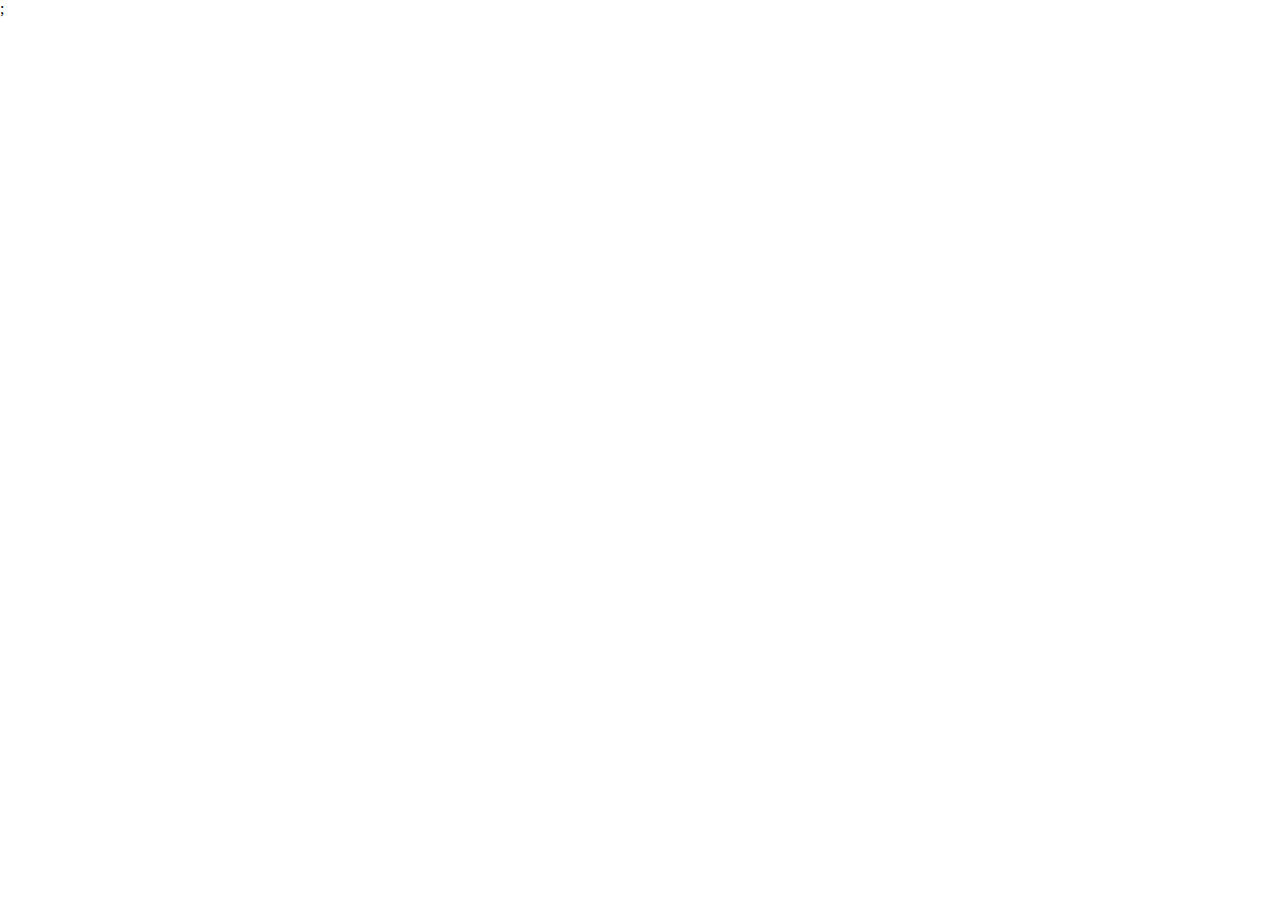
==== about.html @ 7f188771 "Initial edit homepage" ====
<!DOCTYPE html>
<html lang="en">

<head>
    <meta charset="UTF-8">
    <meta name="viewport" content="width=device-width, initial-scale=1.0">
    <meta http-equiv="X-UA-Compatible" content="ie=edge">
    <link rel="icon" type="image/png" sizes="16x16" href="style/favicon-16x16.png">;
    <link rel="stylesheet" href="https://fonts.googleapis.com/css?family=Noto+Serif+JP:400,900">
    <link rel="stylesheet" href="style/style.css">
    <title>About</title>
</head>

<body>

</body>

</html>
---- style/style.css ----
h1 {
    font-family: 'Roboto Mono', monospace;
    font-weight: bolder;
    font-size: 45px;
    letter-spacing: 3px;
    color: blue;
}

body {
    margin: 0;
    background-color: white;
}

.imghomepages .header {
    font-family: 'Roboto Mono', monospace;
    /* font-weight: bold; */
    background-color: #fff;
    position: fixed;
    width: 100%;
    z-index: 3;
}

.header ul {
    margin: 0;
    padding: 0;
    list-style: none;
    overflow: hidden;
    background-color: #fff;

}

.header li a {
    display: block;
    padding: 20px 20px;
    /* border-right: 1px solid red; */
    text-decoration: none;
    color: blue;
    text-transform: uppercase;
}

.header li a:hover,
.header .menu-btn:hover {
    background-color: red;
    text-decoration: underline;
}

.header .logo {
    display: block;
    float: left;
    font-size: 2em;
    padding: 10px 20px;
    text-decoration: none;
    color: blue;
}

.logo:hover {
    background-color: red;
    text-decoration: underline;
}


/* menu */

.header .menu {
    clear: both;
    max-height: 0;
    transition: max-height .2s ease-out;
}

/* menu icon */

.header .menu-icon {
    cursor: pointer;
    /* display: inline-block; */
    float: right;
    padding: 28px 20px;
    position: relative;
    user-select: none;
}

.header .menu-icon .navicon {
    background: #333;
    display: block;
    height: 2px;
    position: relative;
    transition: background .2s ease-out;
    width: 18px;
}

.header .menu-icon .navicon:before,
.header .menu-icon .navicon:after {
    background: #333;
    content: '';
    display: block;
    height: 100%;
    position: absolute;
    transition: all .2s ease-out;
    width: 100%;
}

.header .menu-icon .navicon:before {
    top: 5px;
}

.header .menu-icon .navicon:after {
    top: -5px;
}

/* menu btn */

.header .menu-btn {
    display: none;
}

.header .menu-btn:checked~.menu {
    max-height: 240px;
}

.header .menu-btn:checked~.menu-icon .navicon {
    background: transparent;
}

.header .menu-btn:checked~.menu-icon .navicon:before {
    transform: rotate(-45deg);
}

.header .menu-btn:checked~.menu-icon .navicon:after {
    transform: rotate(45deg);
}

.header .menu-btn:checked~.menu-icon:not(.steps) .navicon:before,
.header .menu-btn:checked~.menu-icon:not(.steps) .navicon:after {
    top: 0;
}

/* 48em = 768px */

@media (min-width: 48em) {
    .header li {
        float: left;
    }

    .header li a {
        padding: 20px 30px;
    }

    .header .menu {
        clear: none;
        float: right;
        max-height: none;
    }

    .header .menu-icon {
        display: none;
    }
}
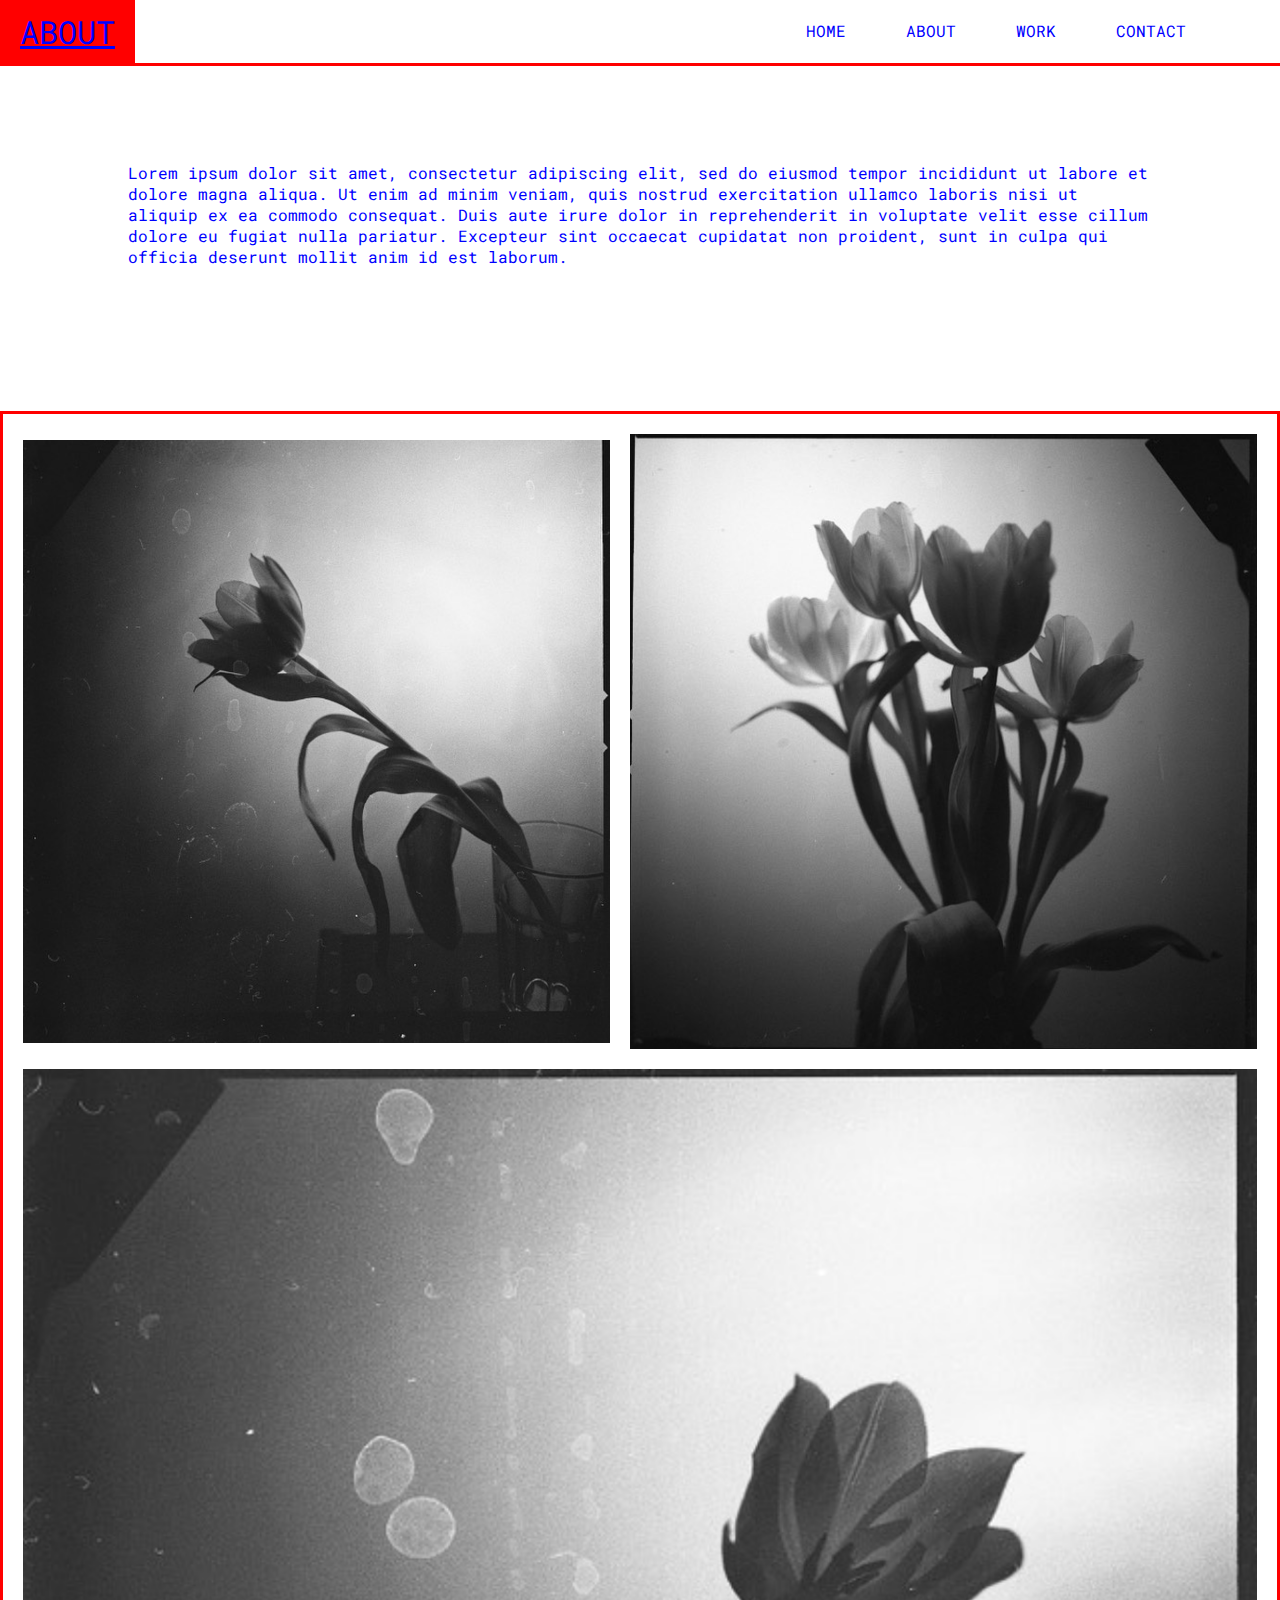
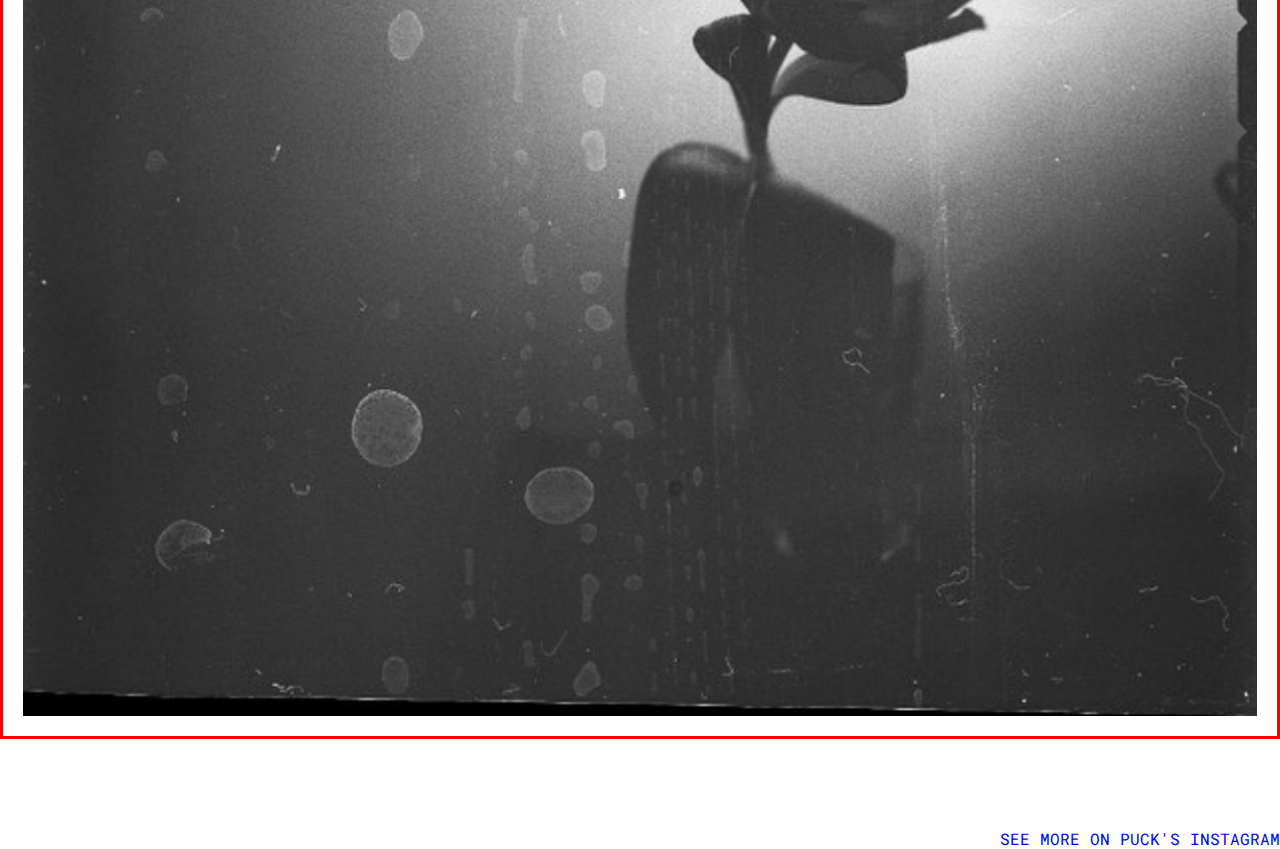
==== commit d4f1abed: "basics about page" ====
--- a/about.html
+++ b/about.html
@@ -5,13 +5,62 @@
     <meta charset="UTF-8">
     <meta name="viewport" content="width=device-width, initial-scale=1.0">
     <meta http-equiv="X-UA-Compatible" content="ie=edge">
-    <link rel="icon" type="image/png" sizes="16x16" href="style/favicon-16x16.png">;
+    <link rel="icon" type="image/png" sizes="16x16" href="style/favicon-32x32.png">
+    <link rel="stylesheet" href="https://fonts.googleapis.com/css?family=Roboto+Mono:400,700">
     <link rel="stylesheet" href="https://fonts.googleapis.com/css?family=Noto+Serif+JP:400,900">
     <link rel="stylesheet" href="style/style.css">
     <title>About</title>
 </head>
 
 <body>
+    <header class="header">
+        <a href="" class="logo">ABOUT</a>
+        <input class="menu-btn" type="checkbox" id="menu-btn" />
+        <label class="menu-icon" for="menu-btn"><span class="navicon"></span></label>
+        <ul class="menu">
+            <li><a href="index.html">Home</a></li>
+            <li><a href="about.html">About</a></li>
+            <li><a href="work.html">Work</a></li>
+            <li><a href="contact.html">Contact</a></li>
+        </ul>
+    </header>
+
+
+
+    <main>
+
+        <section class="maintext">
+
+            <br>
+
+            <p> Lorem ipsum dolor sit amet, consectetur adipiscing elit, sed do eiusmod tempor incididunt ut labore et
+                dolore magna aliqua. Ut enim ad minim veniam, quis nostrud exercitation ullamco laboris nisi ut aliquip
+                ex ea commodo consequat. Duis aute irure dolor in reprehenderit in voluptate velit esse cillum dolore eu
+                fugiat nulla pariatur. Excepteur sint occaecat cupidatat non proident, sunt in culpa qui officia
+                deserunt mollit anim id est laborum.
+            </p>
+
+
+        </section>
+
+        <div class="imageshomepage">
+
+            <img class="homepageimage1" src="style/imagesaboutpage/aboutimg1.png" width="402.8px" heigth="400.8">
+
+
+            <img class="homepageimage2" src="style/imagesaboutpage/aboutimg2.png" width="400.8px" heigth="402.8">
+
+
+            <img class="homepageimage3" src="style/imagesaboutpage/aboutimg3.png" width="400.8px" heigth="402.8">
+
+        </div>
+        <div class="clear"></div>
+
+        <footer class="footer">
+            <a href="https://www.instagram.com/puckrijnen/" class="instalink">See more on Puck's Instagram</a>
+        </footer>
+
+
 
 </body>
 
--- a/style/style.css
+++ b/style/style.css
@@ -7,17 +7,63 @@
 }
 
 body {
+    display: flex;
     margin: 0;
     background-color: white;
-}
-
-.imghomepages .header {
+
+}
+
+p {
+    font-family: 'Roboto Mono', monospace;
+}
+
+.maintext {
+    margin-top: 10%;
+    margin-bottom: 10%;
+    margin-left: 10%;
+    margin-right: 10%;
+    display: flex;
+    flex-flow: column wrap;
+    color: blue;
+    background-color: white;
+}
+
+.imageshomepage {
+    display: flex;
+    flex-flow: row wrap;
+    justify-content: space-around;
+    align-items: center;
+    padding: 10px;
+    border: 3px solid red;
+    margin-bottom: 3%;
+}
+
+.homepageimage1 {
+    align-self: center;
+    padding: 10px;
+    flex: 1.000758;
+}
+
+.homepageimage2 {
+    align-self: center;
+    padding: 10px;
+    flex: 1.068649;
+}
+
+.homepageimage3 {
+    align-self: center;
+    padding: 10px;
+    flex: 1.053846
+}
+
+.header {
     font-family: 'Roboto Mono', monospace;
     /* font-weight: bold; */
-    background-color: #fff;
+    background-color: white;
     position: fixed;
     width: 100%;
     z-index: 3;
+    border-bottom: 3px solid red;
 }
 
 .header ul {
@@ -26,22 +72,17 @@
     list-style: none;
     overflow: hidden;
     background-color: #fff;
+    margin-right: 5%;
 
 }
 
 .header li a {
     display: block;
     padding: 20px 20px;
-    /* border-right: 1px solid red; */
     text-decoration: none;
     color: blue;
+    background-color: white;
     text-transform: uppercase;
-}
-
-.header li a:hover,
-.header .menu-btn:hover {
-    background-color: red;
-    text-decoration: underline;
 }
 
 .header .logo {
@@ -53,104 +94,178 @@
     color: blue;
 }
 
+.header li a:hover,
+.header .menu-btn:hover {
+    background-color: red;
+    text-decoration: underline;
+}
+
+.menu-btn {
+    display: none;
+}
+
+
 .logo:hover {
     background-color: red;
     text-decoration: underline;
 }
 
 
-/* menu */
+
+
+.header li {
+    float: left;
+}
+
+.header li a {
+    padding: 20px 30px;
+}
 
 .header .menu {
-    clear: both;
-    max-height: 0;
-    transition: max-height .2s ease-out;
-}
-
-/* menu icon */
+    clear: none;
+    float: right;
+    max-height: none;
+
+}
+
 
 .header .menu-icon {
-    cursor: pointer;
-    /* display: inline-block; */
-    float: right;
-    padding: 28px 20px;
-    position: relative;
-    user-select: none;
-}
-
-.header .menu-icon .navicon {
-    background: #333;
-    display: block;
-    height: 2px;
-    position: relative;
-    transition: background .2s ease-out;
-    width: 18px;
-}
-
-.header .menu-icon .navicon:before,
-.header .menu-icon .navicon:after {
-    background: #333;
-    content: '';
-    display: block;
-    height: 100%;
-    position: absolute;
-    transition: all .2s ease-out;
+    display: none;
+}
+
+.footer {
+    display: flex;
     width: 100%;
-}
-
-.header .menu-icon .navicon:before {
-    top: 5px;
-}
-
-.header .menu-icon .navicon:after {
-    top: -5px;
-}
-
-/* menu btn */
-
-.header .menu-btn {
-    display: none;
-}
-
-.header .menu-btn:checked~.menu {
-    max-height: 240px;
-}
-
-.header .menu-btn:checked~.menu-icon .navicon {
-    background: transparent;
-}
-
-.header .menu-btn:checked~.menu-icon .navicon:before {
-    transform: rotate(-45deg);
-}
-
-.header .menu-btn:checked~.menu-icon .navicon:after {
-    transform: rotate(45deg);
-}
-
-.header .menu-btn:checked~.menu-icon:not(.steps) .navicon:before,
-.header .menu-btn:checked~.menu-icon:not(.steps) .navicon:after {
-    top: 0;
-}
-
-/* 48em = 768px */
-
-@media (min-width: 48em) {
-    .header li {
-        float: left;
-    }
-
-    .header li a {
-        padding: 20px 30px;
-    }
+    height: 3%;
+    justify-content: flex-end;
+    align-items: flex-end;
+}
+
+.instalink {
+    flex-flow: inline;
+    color: blue;
+    font-family: 'Roboto Mono', monospace;
+    text-transform: uppercase;
+    text-decoration: none;
+}
+
+.instalink:hover {
+    background-color: red;
+    text-decoration: underline;
+}
+
+
+
+
+@media (max-width: 48em) {
+
+    body {
+        display: flex;
+        align-content: center;
+        justify-content: center;
+    }
+
+    .maintext {
+        display: flex;
+        margin: 0 auto;
+        color: white;
+        background: blue;
+        padding: 17%;
+    }
+
+    .imageshomepage {
+        display: flex;
+        border-top: 1px solid red;
+        border-bottom: 1px solid red;
+        border-left: transparent;
+        border-right: transparent;
+        min-width: 0;
+        justify-content: center;
+        align-items: center;
+        background: red;
+    }
+
+    .homepageimage1,
+    .homepageimage2,
+    .homepageimage3 {
+        margin: 3%;
+    }
+
+
 
     .header .menu {
-        clear: none;
-        float: right;
-        max-height: none;
-    }
+        clear: both;
+        max-height: 0;
+        transition: max-height .2s ease-out;
+    }
+
 
     .header .menu-icon {
+        cursor: pointer;
+        display: inline-block;
+        /* float: left; */
+        padding: 28px 20px;
+        position: relative;
+        user-select: none;
+        color: blue;
+    }
+
+    .header .menu-icon .navicon {
+        background: blue;
+        display: block;
+        position: relative;
+        height: 3px;
+        transition: background .2s ease-out;
+        width: 20px;
+
+    }
+
+    .header .menu-icon .navicon:before,
+    .header .menu-icon .navicon:after {
+        background: blue;
+        content: '';
+        display: block;
+        height: 100%;
+        position: absolute;
+        transition: all .2s ease-out;
+        width: 100%;
+    }
+
+    .header .menu-icon .navicon:before {
+        top: 5px;
+    }
+
+    .header .menu-icon .navicon:after {
+        top: -5px;
+    }
+
+    .header .menu-btn {
         display: none;
     }
+
+    .header .menu-btn:checked~.menu {
+        max-height: 240px;
+    }
+
+    .header .menu-btn:checked~.menu-icon .navicon {
+        background: transparent;
+    }
+
+    .header .menu-btn:checked~.menu-icon .navicon:before {
+        transform: rotate(-45deg);
+    }
+
+    .header .menu-btn:checked~.menu-icon .navicon:after {
+        transform: rotate(45deg);
+    }
+
+    .header .menu-btn:checked~.menu-icon:not(.steps) .navicon:before,
+    .header .menu-btn:checked~.menu-icon:not(.steps) .navicon:after {
+        top: 0;
+    }
+
+    .footer {
+        justify-content: center;
+        align-items: flex-end;
+    }
 }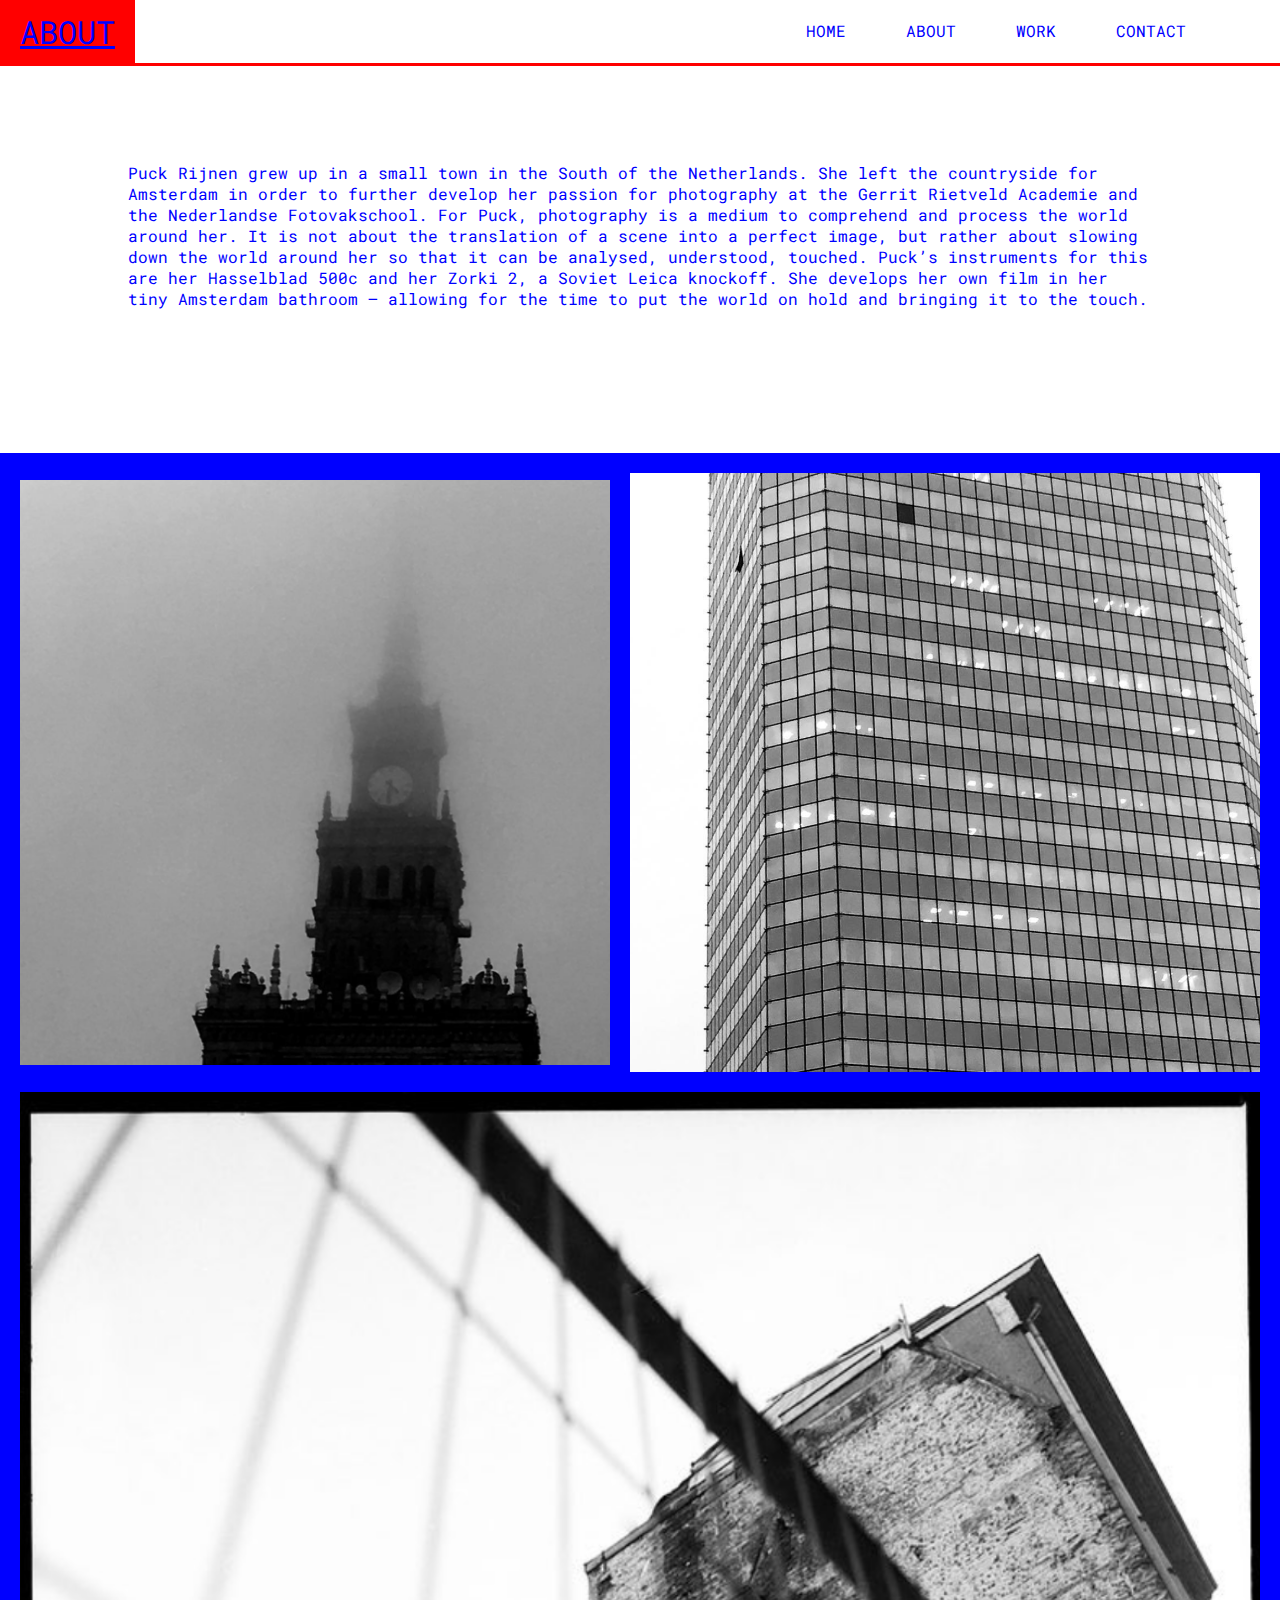
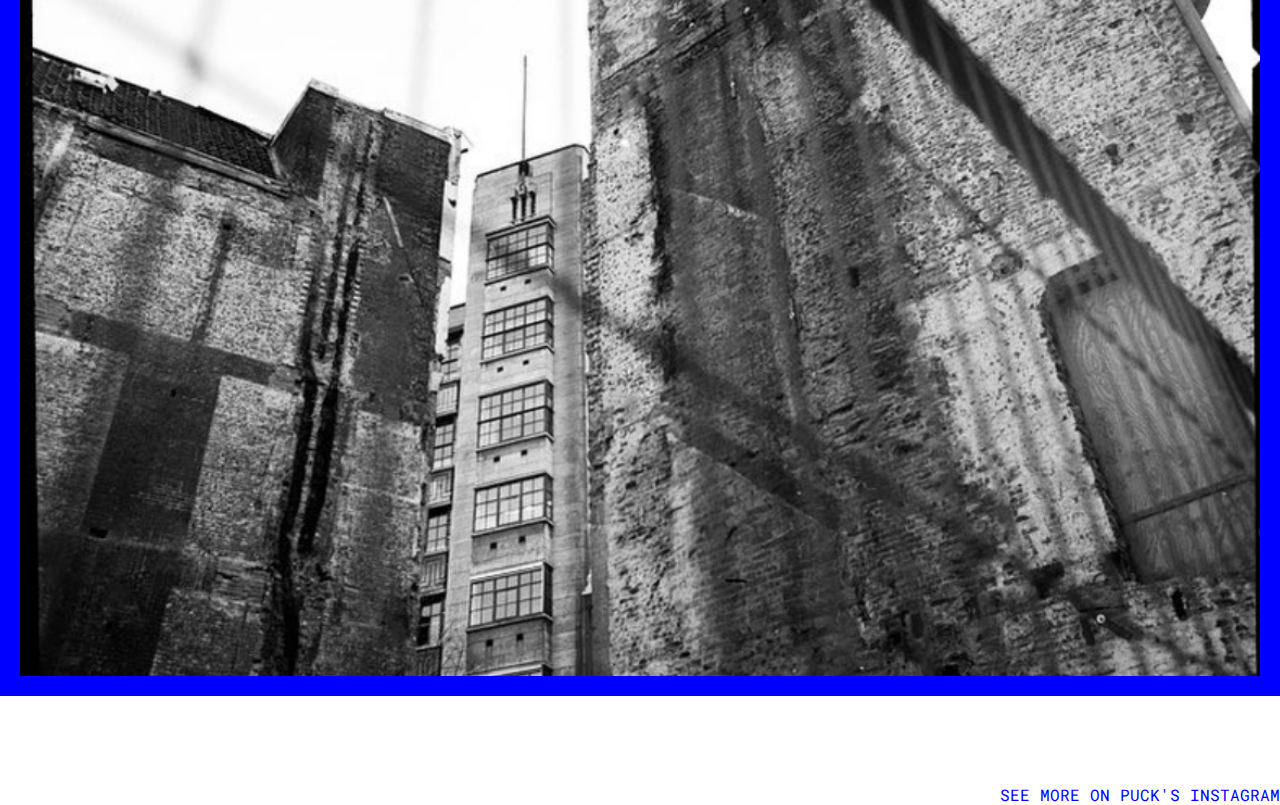
==== commit 911f7dd1: "finished about page" ====
--- a/about.html
+++ b/about.html
@@ -33,11 +33,18 @@
 
             <br>
 
-            <p> Lorem ipsum dolor sit amet, consectetur adipiscing elit, sed do eiusmod tempor incididunt ut labore et
-                dolore magna aliqua. Ut enim ad minim veniam, quis nostrud exercitation ullamco laboris nisi ut aliquip
-                ex ea commodo consequat. Duis aute irure dolor in reprehenderit in voluptate velit esse cillum dolore eu
-                fugiat nulla pariatur. Excepteur sint occaecat cupidatat non proident, sunt in culpa qui officia
-                deserunt mollit anim id est laborum.
+            <p> Puck Rijnen grew up in a small town in the South of the Netherlands. She left the countryside for
+                Amsterdam in order to further develop her passion for photography at the Gerrit Rietveld Academie and
+                the Nederlandse Fotovakschool.
+
+                For Puck, photography is a medium to comprehend and process the world around her. It is not about the
+                translation of a scene into a perfect image, but rather about slowing down the world around her so that
+                it can be analysed, understood, touched.
+
+                Puck’s instruments for this are her Hasselblad 500c and her Zorki 2, a Soviet Leica knockoff. She
+                develops her own film in her tiny Amsterdam bathroom – allowing for the time to put the world on hold
+                and bringing it to the touch.
+
             </p>
 
 
--- a/style/style.css
+++ b/style/style.css
@@ -34,7 +34,8 @@
     justify-content: space-around;
     align-items: center;
     padding: 10px;
-    border: 3px solid red;
+    /* border: 3px solid red; */
+    background-color: blue;
     margin-bottom: 3%;
 }
 
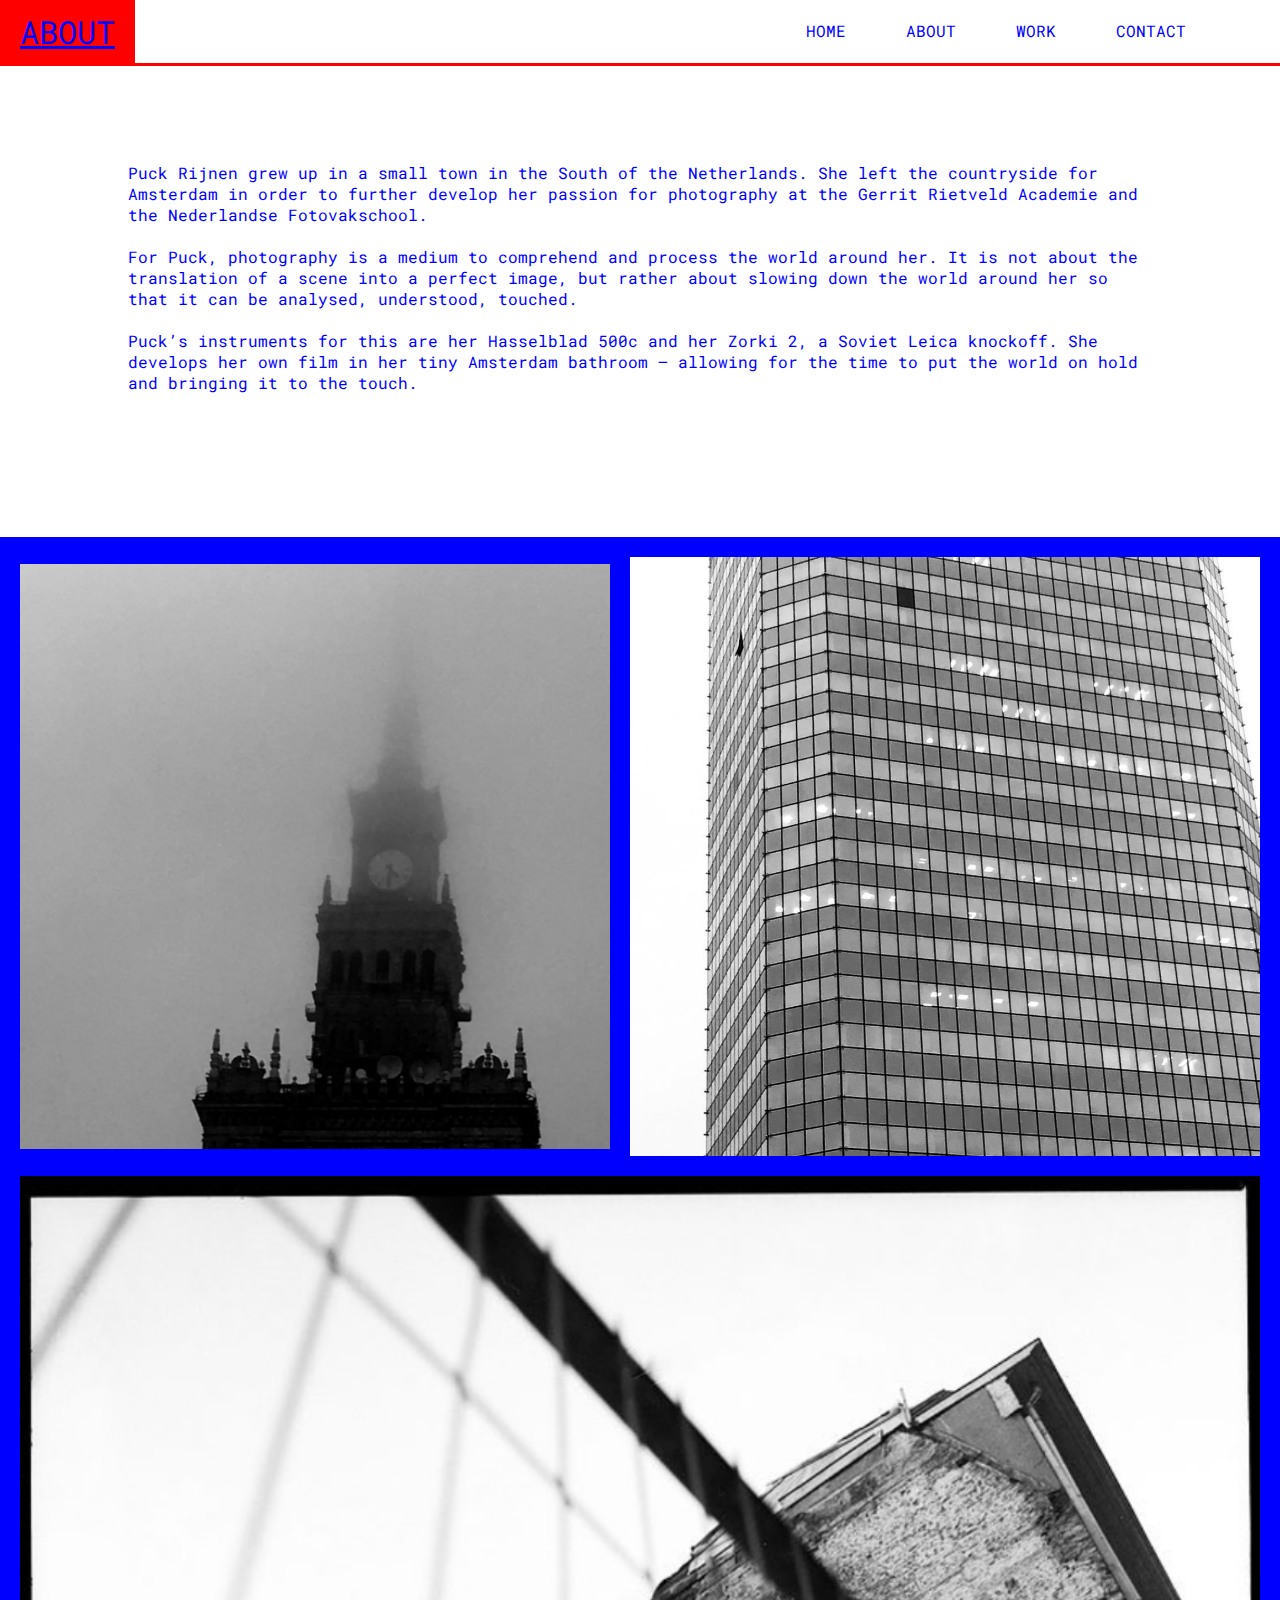
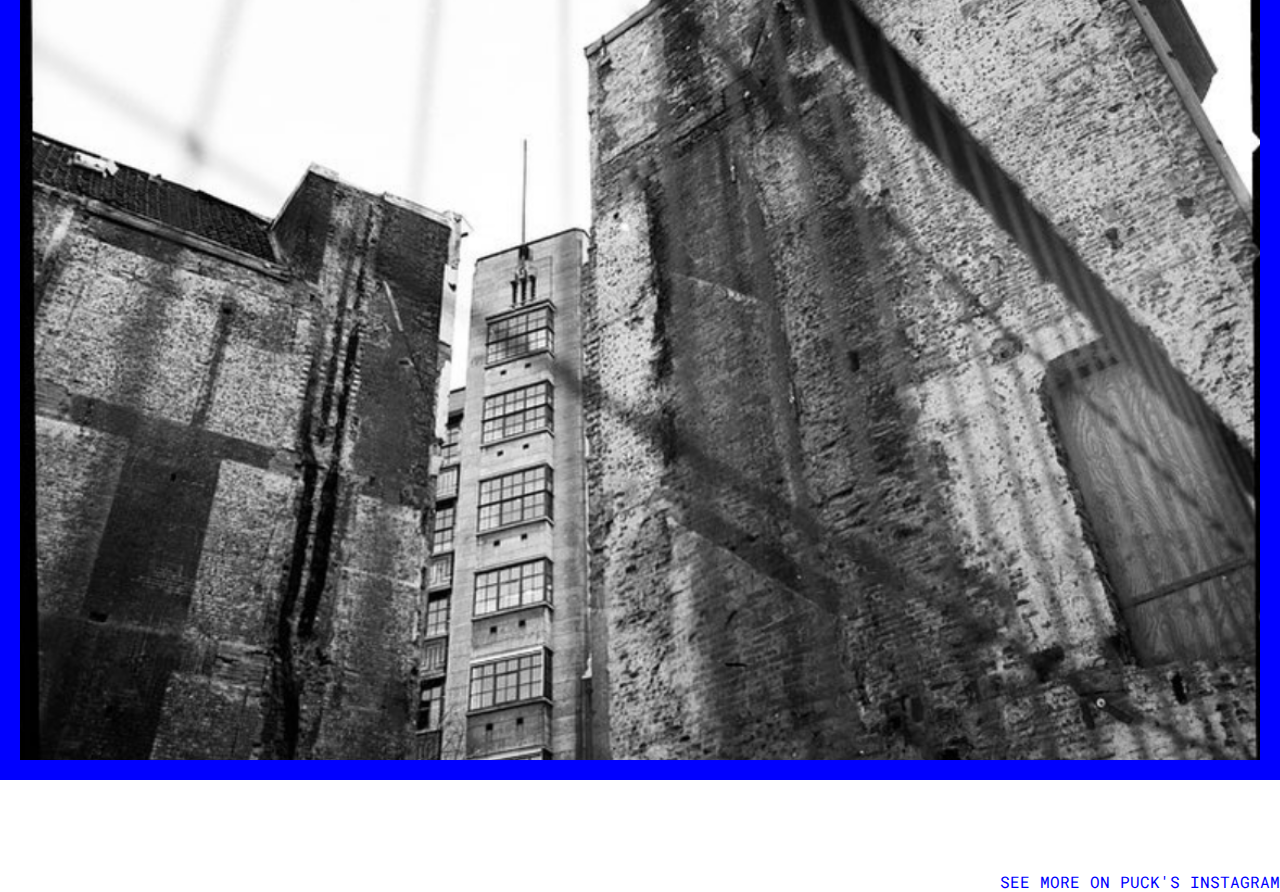
==== commit 86f68c39: "slight change" ====
--- a/about.html
+++ b/about.html
@@ -36,11 +36,11 @@
             <p> Puck Rijnen grew up in a small town in the South of the Netherlands. She left the countryside for
                 Amsterdam in order to further develop her passion for photography at the Gerrit Rietveld Academie and
                 the Nederlandse Fotovakschool.
-
+                <br><br>
                 For Puck, photography is a medium to comprehend and process the world around her. It is not about the
                 translation of a scene into a perfect image, but rather about slowing down the world around her so that
                 it can be analysed, understood, touched.
-
+                <br><br>
                 Puck’s instruments for this are her Hasselblad 500c and her Zorki 2, a Soviet Leica knockoff. She
                 develops her own film in her tiny Amsterdam bathroom – allowing for the time to put the world on hold
                 and bringing it to the touch.
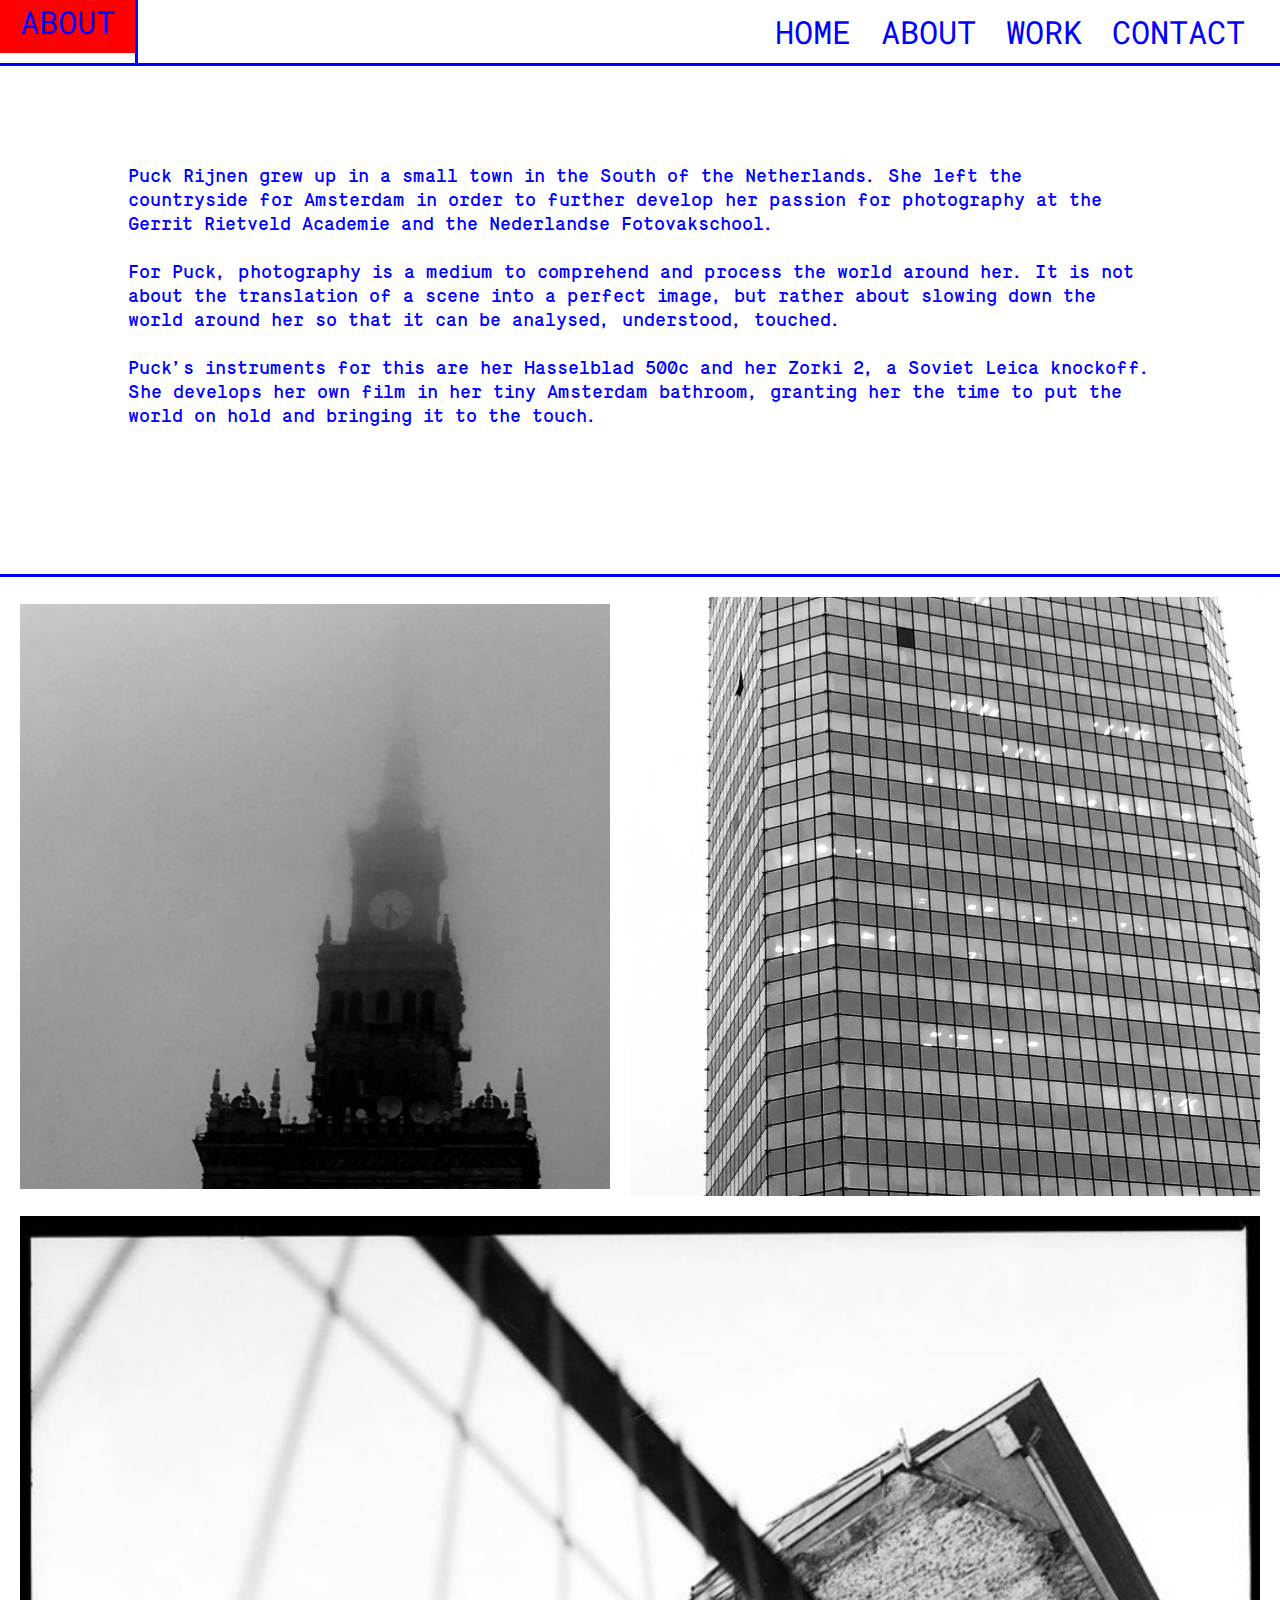
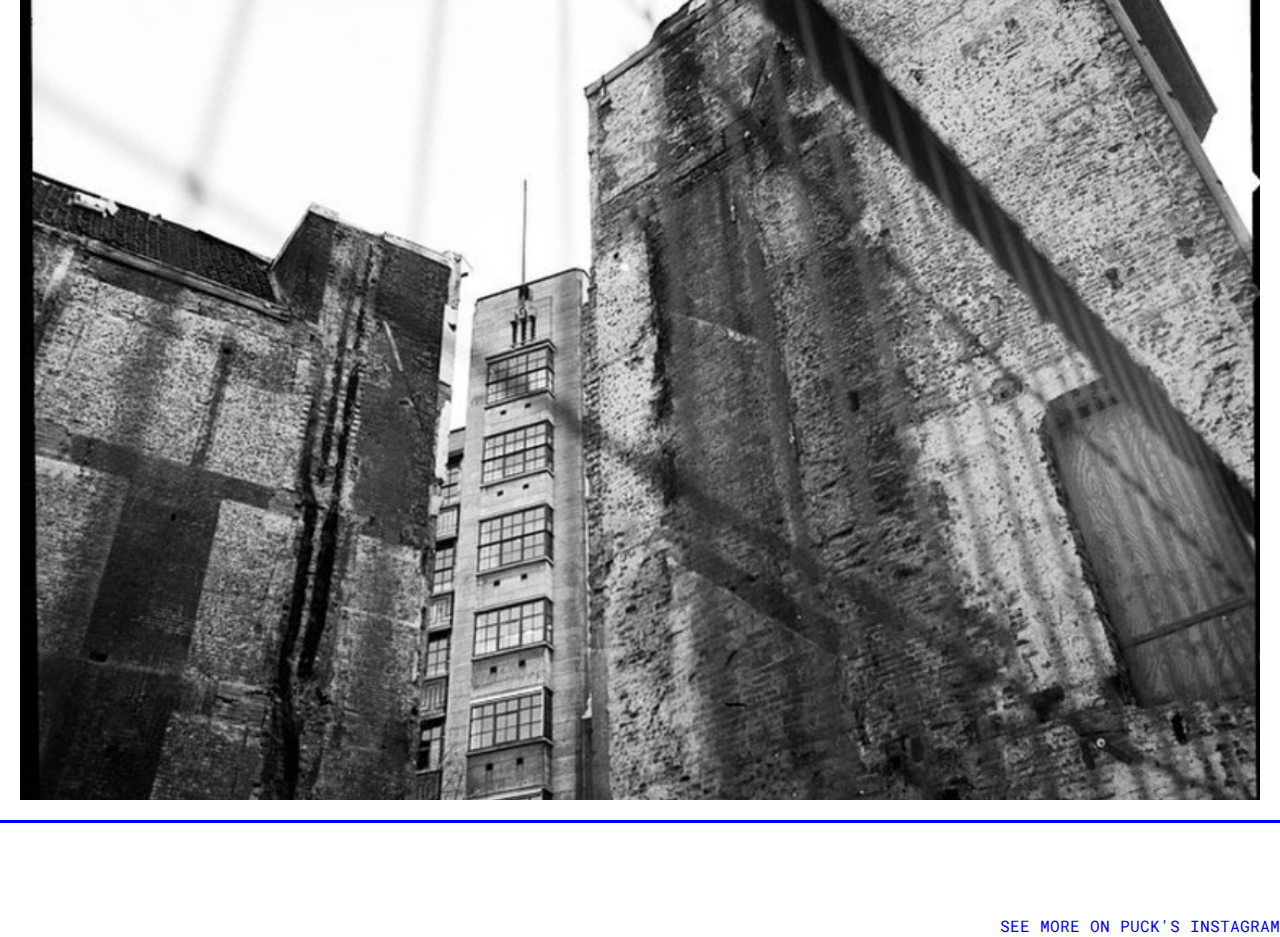
==== commit 99feff8d: "Almost done" ====
--- a/about.html
+++ b/about.html
@@ -14,7 +14,9 @@
 
 <body>
     <header class="header">
-        <a href="" class="logo">ABOUT</a>
+        <div class="logocontainer">
+            <a href="" class="logo">ABOUT</a>
+        </div>
         <input class="menu-btn" type="checkbox" id="menu-btn" />
         <label class="menu-icon" for="menu-btn"><span class="navicon"></span></label>
         <ul class="menu">
@@ -42,7 +44,7 @@
                 it can be analysed, understood, touched.
                 <br><br>
                 Puck’s instruments for this are her Hasselblad 500c and her Zorki 2, a Soviet Leica knockoff. She
-                develops her own film in her tiny Amsterdam bathroom – allowing for the time to put the world on hold
+                develops her own film in her tiny Amsterdam bathroom, granting her the time to put the world on hold
                 and bringing it to the touch.
 
             </p>
--- a/style/style.css
+++ b/style/style.css
@@ -1,5 +1,17 @@
+@font-face {
+    font-family: 'MaisonMono-Regular';
+    src: url('../style/fonts/MaisonMono-Regular.eot');
+    src: url('../style/fonts/MaisonMono-Regular.eot?#iefix') format('embedded-opentype'),
+        url('../style/fonts/MaisonMono-Regular.svg#MaisonMono-Regular') format('svg'),
+        url('../style/fonts/MaisonMono-Regular.ttf') format('truetype'),
+        url('../style/fonts/MaisonMono-Regular.woff') format('woff'),
+        url('../style/fonts/MaisonMono-Regular.woff2') format('woff2');
+    font-weight: normal;
+    font-style: normal;
+}
+
 h1 {
-    font-family: 'Roboto Mono', monospace;
+    font-family: "Roboto Mono", monospace;
     font-weight: bolder;
     font-size: 45px;
     letter-spacing: 3px;
@@ -10,14 +22,23 @@
     display: flex;
     margin: 0;
     background-color: white;
-
 }
 
 p {
-    font-family: 'Roboto Mono', monospace;
+    font-family: 'MaisonMono-Regular', monospace;
+    font-size: 18px;
+}
+
+p::-moz-selection {
+    color: red;
+}
+
+p::selection {
+    color: red;
 }
 
 .maintext {
+    font-family: 'HankenGrotesk-Medium', monospace;
     margin-top: 10%;
     margin-bottom: 10%;
     margin-left: 10%;
@@ -34,9 +55,14 @@
     justify-content: space-around;
     align-items: center;
     padding: 10px;
-    /* border: 3px solid red; */
-    background-color: blue;
+    border-top: 3px solid blue;
+    border-bottom: 3px solid blue;
+    /* background-color: blue; */
     margin-bottom: 3%;
+}
+
+.site-content {
+    width: 100vw;
 }
 
 .homepageimage1 {
@@ -54,17 +80,21 @@
 .homepageimage3 {
     align-self: center;
     padding: 10px;
-    flex: 1.053846
+    flex: 1.053846;
 }
 
 .header {
-    font-family: 'Roboto Mono', monospace;
-    /* font-weight: bold; */
+    font-family: "Roboto Mono", monospace;
     background-color: white;
+    justify-content: space-between;
+    flex-flow: row nowrap;
     position: fixed;
+    display: flex;
     width: 100%;
     z-index: 3;
-    border-bottom: 3px solid red;
+    border-bottom: 3px solid blue;
+    color: blue;
+
 }
 
 .header ul {
@@ -72,23 +102,35 @@
     padding: 0;
     list-style: none;
     overflow: hidden;
-    background-color: #fff;
-    margin-right: 5%;
-
-}
+    background: white;
+    padding: 10px 20px;
+}
+
+
 
 .header li a {
-    display: block;
-    padding: 20px 20px;
     text-decoration: none;
+    flex-flow: row wrap;
     color: blue;
     background-color: white;
     text-transform: uppercase;
+    font-size: 2em;
+    padding: 20px 15px;
+}
+
+.logocontainer {
+    border-right: 3px solid blue;
+    float: left;
+}
+
+.logo a {
+    flex-flow: column wrap;
+    float: left;
 }
 
 .header .logo {
-    display: block;
-    float: left;
+    /* display: block; */
+    position: inherit;
     font-size: 2em;
     padding: 10px 20px;
     text-decoration: none;
@@ -98,37 +140,19 @@
 .header li a:hover,
 .header .menu-btn:hover {
     background-color: red;
-    text-decoration: underline;
 }
 
 .menu-btn {
     display: none;
 }
 
-
 .logo:hover {
     background-color: red;
-    text-decoration: underline;
-}
-
-
-
+}
 
 .header li {
     float: left;
 }
-
-.header li a {
-    padding: 20px 30px;
-}
-
-.header .menu {
-    clear: none;
-    float: right;
-    max-height: none;
-
-}
-
 
 .header .menu-icon {
     display: none;
@@ -145,9 +169,18 @@
 .instalink {
     flex-flow: inline;
     color: blue;
-    font-family: 'Roboto Mono', monospace;
+    font-family: "Roboto Mono", monospace;
     text-transform: uppercase;
     text-decoration: none;
+}
+
+.instagramlink {
+    color: red;
+    text-decoration: none;
+}
+
+.instagramlink:hover {
+    text-decoration: underline;
 }
 
 .instalink:hover {
@@ -155,7 +188,201 @@
     text-decoration: underline;
 }
 
-
+.contactinfo {
+    text-align: center;
+}
+
+.email {
+    color: red;
+}
+
+.maintextwork {
+    text-align: center;
+}
+
+
+
+.fg-gallery:after {
+    content: "";
+    clear: both;
+}
+
+.fg-gallery {
+    width: 100%;
+    margin-left: 10%;
+}
+
+
+.gallery-items {
+    cursor: pointer;
+    float: left;
+    overflow: hidden;
+    height: 220px;
+    width: 32%;
+    margin-right: 2%;
+    margin-bottom: 2%;
+}
+
+
+
+.cols-2 .gallery-items {
+    width: 49%;
+
+}
+
+.cols-2 .gallery-items:nth-child(2n) {
+    margin-right: 0;
+
+}
+
+.cols-3 .gallery-items {
+    width: calc(96% / 3);
+}
+
+.cols-3 .gallery-items:nth-child(3n) {
+    margin-right: 0;
+}
+
+.cols-4 .gallery-items {
+    width: calc(94% / 4);
+
+}
+
+.cols-4 .gallery-items:nth-child(4n) {
+    margin-right: 0;
+}
+
+.cols-5 .gallery-items {
+    width: calc(92% / 5);
+}
+
+.cols-5 .gallery-items:nth-child(5n) {
+    margin-right: 0;
+}
+
+.cols-6 .gallery-items {
+    width: calc(90% / 6);
+}
+
+.cols-6 .gallery-items:nth-child(6n) {
+    margin-right: 0;
+}
+
+.body-cover {
+    display: -webkit-box;
+    display: -ms-flexbox;
+    display: flex;
+    -webkit-box-pack: center;
+    -ms-flex-pack: center;
+    justify-content: center;
+    -webkit-box-align: center;
+    -ms-flex-align: center;
+    align-items: center;
+    opacity: 0;
+    visibility: hidden;
+    position: fixed;
+    top: 0;
+    left: 0;
+    bottom: 0;
+    right: 0;
+    -webkit-transition: all .2s ease;
+    transition: all .2s ease;
+}
+
+.body-cover.active {
+    opacity: 1;
+    visibility: visible;
+    z-index: 9999;
+    background-color: rgba(0, 0, 0, 0.7);
+}
+
+.body-cover.active img {
+    -webkit-transform: scale(1.05);
+    transform: scale(1.05);
+    opacity: 0;
+    visibility: hidden;
+    -webkit-animation: scale .3s .3s ease forwards;
+    animation: scale .3s .3s ease forwards;
+    box-shadow: 0 0 180px 0 rgb(24, 24, 24);
+    border-radius: 5px;
+}
+
+@-webkit-keyframes scale {
+    to {
+        opacity: 1;
+        visibility: visible;
+        -webkit-transform: scale(1);
+        transform: scale(1)
+    }
+}
+
+@keyframes scale {
+    to {
+        opacity: 1;
+        visibility: visible;
+        -webkit-transform: scale(1);
+        transform: scale(1)
+    }
+}
+
+/* arrows */
+.gallery-arrow {
+    position: fixed;
+    top: 47%;
+    width: 30px;
+    height: 30px;
+    z-index: 9999;
+    cursor: pointer;
+}
+
+.gallery-arrow>svg {
+    fill: blue;
+    -webkit-transition: all .2s ease;
+    transition: all .2s ease;
+    -webkit-transform: scale(1);
+    transform: scale(1);
+}
+
+.gallery-arrow:active svg {
+    -webkit-transition-duration: .0s;
+    transition-duration: .0s;
+    -webkit-transform: scale(.9);
+    transform: scale(.9);
+}
+
+.next-btn {
+    right: 25px;
+}
+
+.prev-btn {
+    left: 25px;
+}
+
+
+.close-btn {
+    position: fixed;
+    display: -webkit-box;
+    display: -ms-flexbox;
+    display: flex;
+    -webkit-box-pack: center;
+    -ms-flex-pack: center;
+    justify-content: center;
+    -webkit-box-align: center;
+    -ms-flex-align: center;
+    align-items: center;
+    top: 0;
+    right: 0;
+    width: 75px;
+    height: 75px;
+    z-index: 9999;
+    cursor: pointer;
+}
+
+.close-btn svg {
+    fill: blue;
+    width: 15px;
+    height: 15px;
+}
 
 
 @media (max-width: 48em) {
@@ -171,7 +398,9 @@
         margin: 0 auto;
         color: white;
         background: blue;
-        padding: 17%;
+        padding: 18%;
+        z-index: 2;
+        padding-top: 30%;
     }
 
     .imageshomepage {
@@ -192,19 +421,34 @@
         margin: 3%;
     }
 
+    .gallery-items {
+        width: 25px;
+        height: 100px;
+        margin: 0 auto;
+    }
+
+
+    .header li a {
+        padding: 5px;
+        font-size: 1.5em;
+        float: left;
+    }
+
+    .header li a:hover {
+        color: red;
+        background: white;
+    }
 
 
     .header .menu {
-        clear: both;
+        max-height: none;
         max-height: 0;
-        transition: max-height .2s ease-out;
-    }
-
+        transition: max-height 0.4s ease-out;
+    }
 
     .header .menu-icon {
         cursor: pointer;
         display: inline-block;
-        /* float: left; */
         padding: 28px 20px;
         position: relative;
         user-select: none;
@@ -216,20 +460,19 @@
         display: block;
         position: relative;
         height: 3px;
-        transition: background .2s ease-out;
+        transition: background 0.2s ease-out;
         width: 20px;
-
     }
 
     .header .menu-icon .navicon:before,
     .header .menu-icon .navicon:after {
-        background: blue;
-        content: '';
+        content: "";
         display: block;
         height: 100%;
         position: absolute;
-        transition: all .2s ease-out;
+        transition: all 0.2s ease-out;
         width: 100%;
+        background: blue;
     }
 
     .header .menu-icon .navicon:before {
@@ -238,6 +481,10 @@
 
     .header .menu-icon .navicon:after {
         top: -5px;
+    }
+
+    .logocontainer {
+        border-right: 0px;
     }
 
     .header .menu-btn {
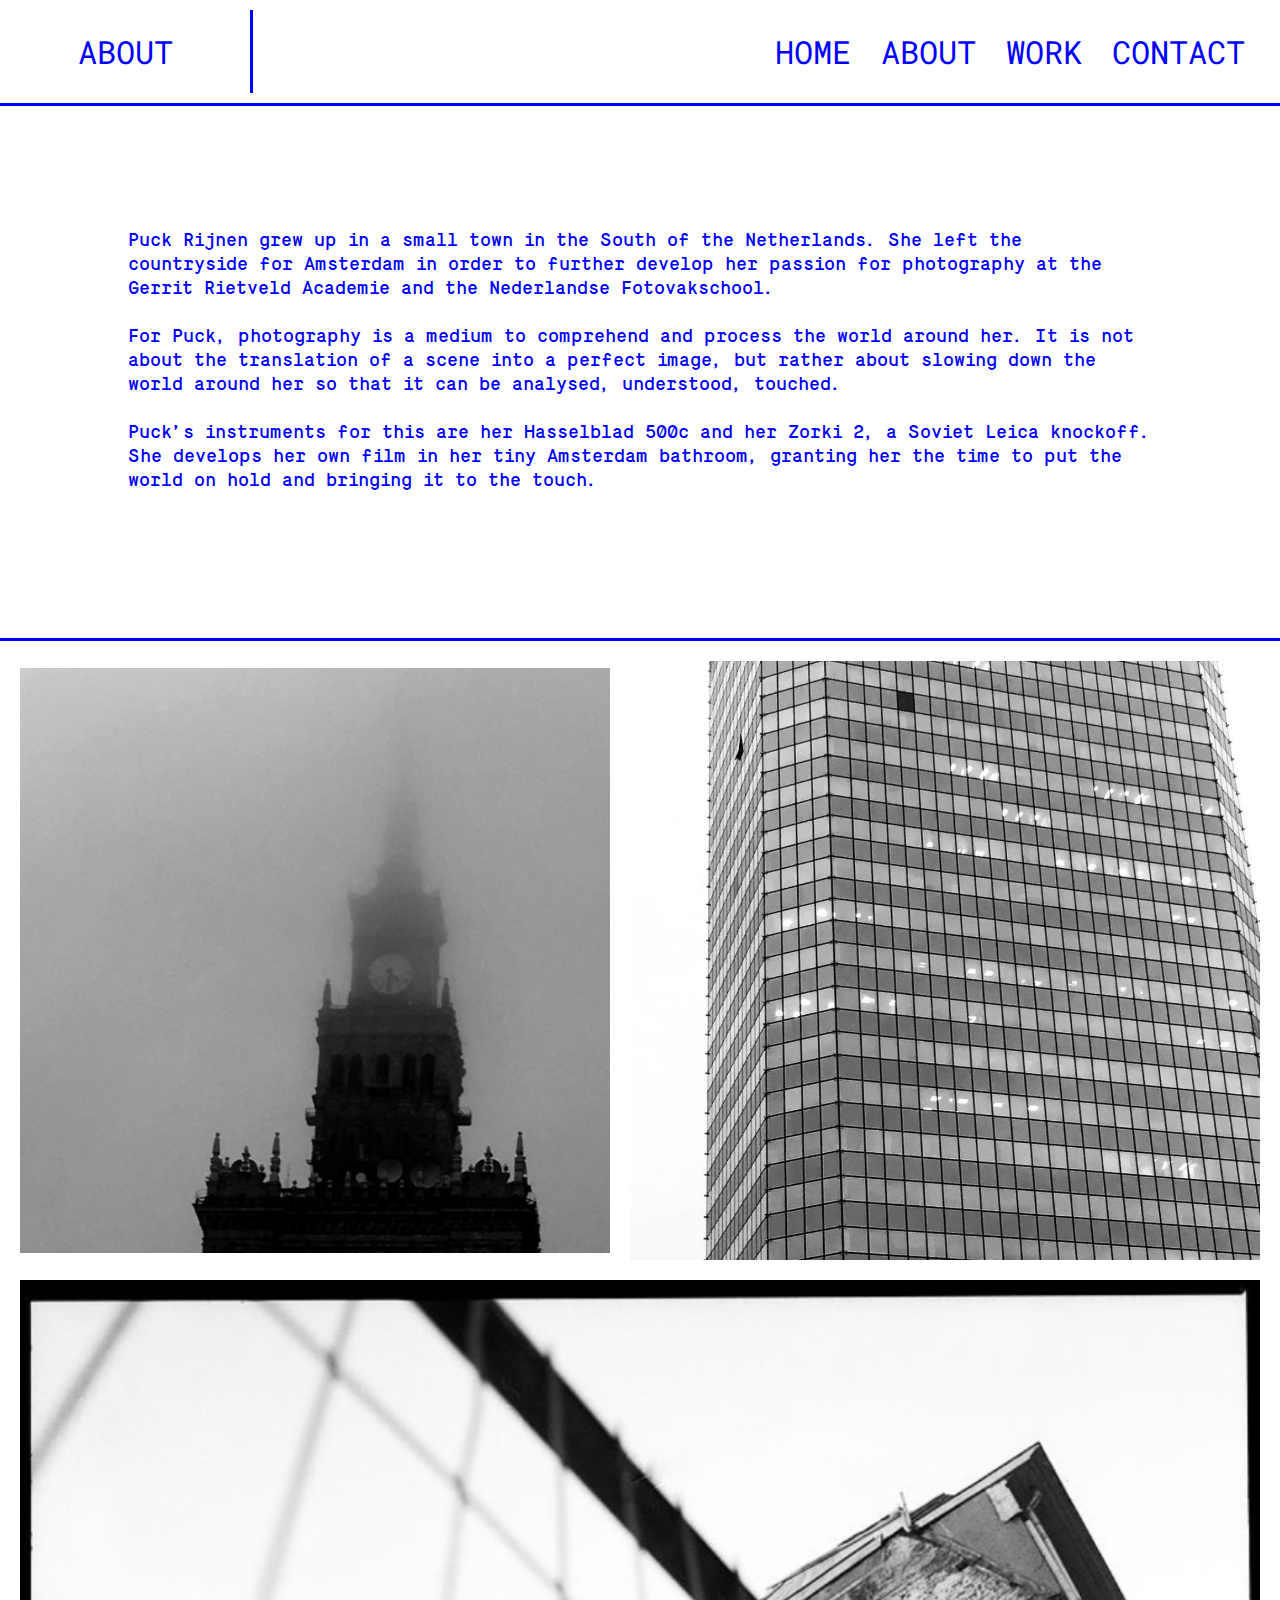
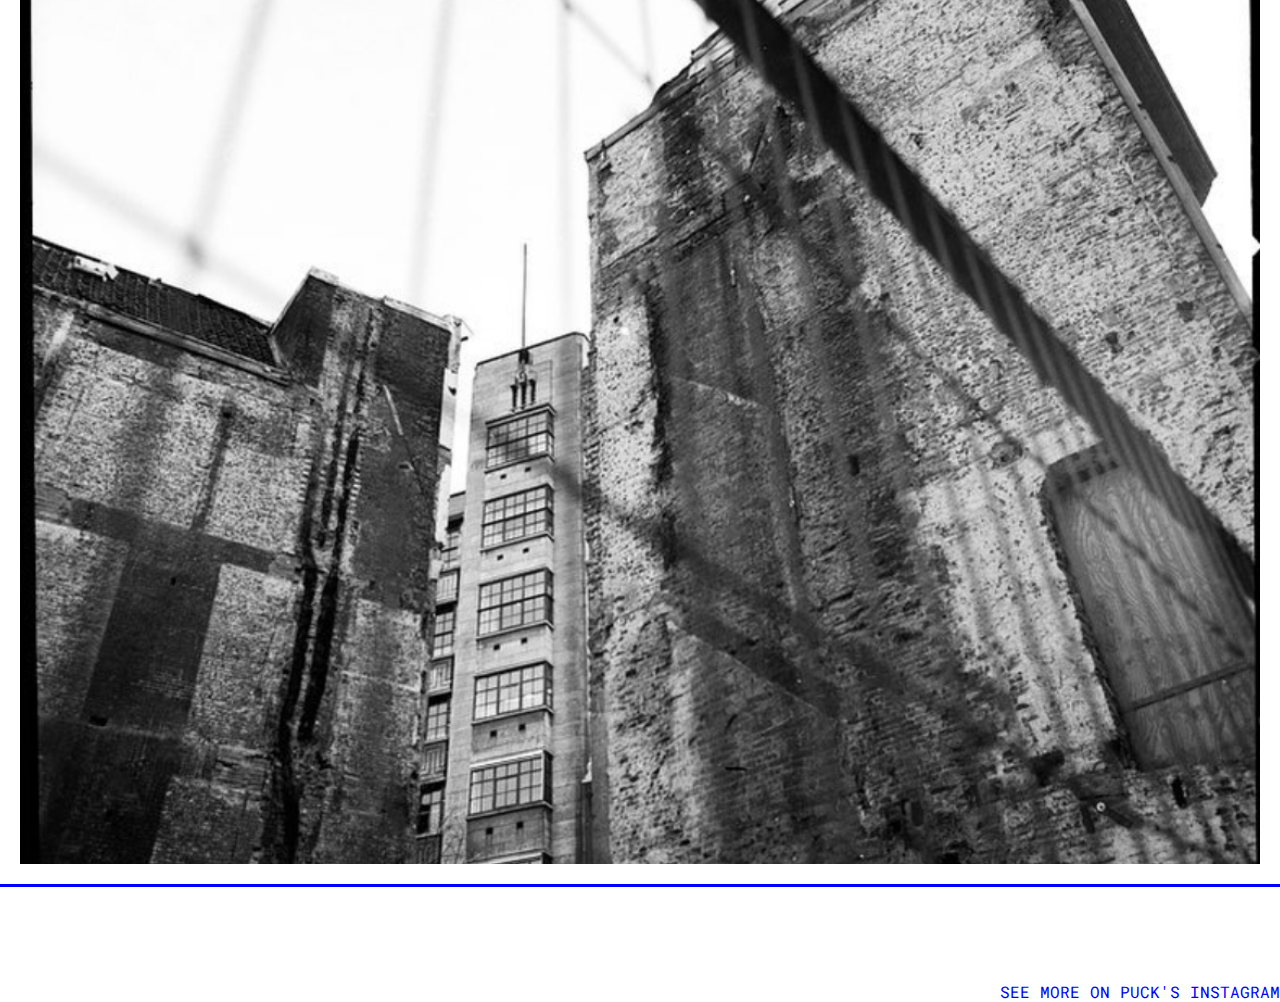
==== commit b1d7beb2: "Finished" ====
--- a/about.html
+++ b/about.html
@@ -26,8 +26,6 @@
             <li><a href="contact.html">Contact</a></li>
         </ul>
     </header>
-
-
 
     <main>
 
@@ -63,14 +61,12 @@
             <img class="homepageimage3" src="style/imagesaboutpage/aboutimg3.png" width="400.8px" heigth="402.8">
 
         </div>
-        <div class="clear"></div>
+
 
         <footer class="footer">
             <a href="https://www.instagram.com/puckrijnen/" class="instalink">See more on Puck's Instagram</a>
         </footer>
 
-
-
 </body>
 
 </html>--- a/style/style.css
+++ b/style/style.css
@@ -1,519 +1,497 @@
 @font-face {
-    font-family: 'MaisonMono-Regular';
-    src: url('../style/fonts/MaisonMono-Regular.eot');
-    src: url('../style/fonts/MaisonMono-Regular.eot?#iefix') format('embedded-opentype'),
-        url('../style/fonts/MaisonMono-Regular.svg#MaisonMono-Regular') format('svg'),
-        url('../style/fonts/MaisonMono-Regular.ttf') format('truetype'),
-        url('../style/fonts/MaisonMono-Regular.woff') format('woff'),
-        url('../style/fonts/MaisonMono-Regular.woff2') format('woff2');
-    font-weight: normal;
-    font-style: normal;
+  font-family: "MaisonMono-Regular";
+  src: url("../style/fonts/MaisonMono-Regular.eot");
+  src: url("../style/fonts/MaisonMono-Regular.eot?#iefix")
+      format("embedded-opentype"),
+    url("../style/fonts/MaisonMono-Regular.svg#MaisonMono-Regular")
+      format("svg"),
+    url("../style/fonts/MaisonMono-Regular.ttf") format("truetype"),
+    url("../style/fonts/MaisonMono-Regular.woff") format("woff"),
+    url("../style/fonts/MaisonMono-Regular.woff2") format("woff2");
+  font-weight: normal;
+  font-style: normal;
 }
 
 h1 {
-    font-family: "Roboto Mono", monospace;
-    font-weight: bolder;
-    font-size: 45px;
-    letter-spacing: 3px;
-    color: blue;
+  font-family: "Roboto Mono", monospace;
+  font-weight: bolder;
+  font-size: 45px;
+  letter-spacing: 3px;
+  color: blue;
 }
 
 body {
-    display: flex;
-    margin: 0;
-    background-color: white;
+  display: flex;
+  margin: 0;
+  background-color: white;
 }
 
 p {
-    font-family: 'MaisonMono-Regular', monospace;
-    font-size: 18px;
+  font-family: "MaisonMono-Regular", monospace;
+  font-size: 18px;
 }
 
 p::-moz-selection {
-    color: red;
+  color: red;
 }
 
 p::selection {
-    color: red;
+  color: red;
 }
 
 .maintext {
-    font-family: 'HankenGrotesk-Medium', monospace;
-    margin-top: 10%;
-    margin-bottom: 10%;
-    margin-left: 10%;
-    margin-right: 10%;
-    display: flex;
-    flex-flow: column wrap;
-    color: blue;
-    background-color: white;
+  margin-top: 15%;
+  margin-bottom: 10%;
+  margin-left: 10%;
+  margin-right: 10%;
+  display: flex;
+  flex-flow: column wrap;
+  color: blue;
+  background-color: white;
 }
 
 .imageshomepage {
-    display: flex;
-    flex-flow: row wrap;
-    justify-content: space-around;
-    align-items: center;
-    padding: 10px;
-    border-top: 3px solid blue;
-    border-bottom: 3px solid blue;
-    /* background-color: blue; */
-    margin-bottom: 3%;
+  display: flex;
+  flex-flow: row wrap;
+  justify-content: space-around;
+  align-items: center;
+  padding: 10px;
+  border-top: 3px solid blue;
+  border-bottom: 3px solid blue;
+  margin-bottom: 3%;
 }
 
 .site-content {
-    width: 100vw;
+  width: 100vw;
 }
 
 .homepageimage1 {
-    align-self: center;
-    padding: 10px;
-    flex: 1.000758;
+  align-self: center;
+  padding: 10px;
+  flex: 1.000758;
 }
 
 .homepageimage2 {
-    align-self: center;
-    padding: 10px;
-    flex: 1.068649;
+  align-self: center;
+  padding: 10px;
+  flex: 1.068649;
 }
 
 .homepageimage3 {
-    align-self: center;
-    padding: 10px;
-    flex: 1.053846;
+  align-self: center;
+  padding: 10px;
+  flex: 1.053846;
 }
 
 .header {
-    font-family: "Roboto Mono", monospace;
-    background-color: white;
-    justify-content: space-between;
-    flex-flow: row nowrap;
-    position: fixed;
-    display: flex;
-    width: 100%;
-    z-index: 3;
-    border-bottom: 3px solid blue;
-    color: blue;
-
+  font-family: "Roboto Mono", monospace;
+  background-color: white;
+  justify-content: space-between;
+  align-items: center;
+  flex-flow: row nowrap;
+  position: fixed;
+  display: flex;
+  width: 100%;
+  z-index: 3;
+  border-bottom: 3px solid blue;
+  color: blue;
 }
 
 .header ul {
-    margin: 0;
-    padding: 0;
-    list-style: none;
-    overflow: hidden;
-    background: white;
-    padding: 10px 20px;
-}
-
-
+  margin: 0;
+  padding: 0;
+  list-style: none;
+  overflow: hidden;
+  background: white;
+  padding: 10px 20px;
+}
 
 .header li a {
-    text-decoration: none;
-    flex-flow: row wrap;
-    color: blue;
-    background-color: white;
-    text-transform: uppercase;
-    font-size: 2em;
-    padding: 20px 15px;
+  display: flex;
+  text-decoration: none;
+  flex-flow: row wrap;
+  color: blue;
+  background-color: white;
+  text-transform: uppercase;
+  font-size: 2em;
+  padding: 20px 15px;
 }
 
 .logocontainer {
-    border-right: 3px solid blue;
-    float: left;
-}
-
-.logo a {
-    flex-flow: column wrap;
-    float: left;
+  border-right: 3px solid blue;
+  display: flex;
+  justify-content: center;
+  width: 250px;
 }
 
 .header .logo {
-    /* display: block; */
-    position: inherit;
-    font-size: 2em;
-    padding: 10px 20px;
-    text-decoration: none;
-    color: blue;
+  font-size: 2em;
+  padding: 20px 15px;
+  text-decoration: none;
+  color: blue;
 }
 
 .header li a:hover,
 .header .menu-btn:hover {
-    background-color: red;
+  background-color: red;
 }
 
 .menu-btn {
-    display: none;
+  display: none;
 }
 
 .logo:hover {
-    background-color: red;
+  background-color: red;
 }
 
 .header li {
-    float: left;
+  float: left;
 }
 
 .header .menu-icon {
-    display: none;
+  display: none;
 }
 
 .footer {
-    display: flex;
-    width: 100%;
-    height: 3%;
-    justify-content: flex-end;
-    align-items: flex-end;
+  display: flex;
+  width: 100%;
+  height: 3%;
+  justify-content: flex-end;
+  align-items: flex-end;
 }
 
 .instalink {
-    flex-flow: inline;
-    color: blue;
-    font-family: "Roboto Mono", monospace;
-    text-transform: uppercase;
-    text-decoration: none;
+  flex-flow: inline;
+  color: blue;
+  font-family: "Roboto Mono", monospace;
+  text-transform: uppercase;
+  text-decoration: none;
 }
 
 .instagramlink {
-    color: red;
-    text-decoration: none;
+  color: red;
+  text-decoration: none;
 }
 
 .instagramlink:hover {
-    text-decoration: underline;
+  text-decoration: underline;
 }
 
 .instalink:hover {
-    background-color: red;
-    text-decoration: underline;
+  background-color: red;
 }
 
 .contactinfo {
-    text-align: center;
+  text-align: center;
 }
 
 .email {
-    color: red;
+  color: red;
+  text-decoration: none;
 }
 
 .maintextwork {
-    text-align: center;
-}
-
-
+  text-align: center;
+}
 
 .fg-gallery:after {
-    content: "";
-    clear: both;
+  content: "";
+  clear: both;
 }
 
 .fg-gallery {
-    width: 100%;
-    margin-left: 10%;
-}
-
+  width: 100%;
+  margin-left: 10%;
+}
 
 .gallery-items {
-    cursor: pointer;
-    float: left;
-    overflow: hidden;
-    height: 220px;
-    width: 32%;
-    margin-right: 2%;
-    margin-bottom: 2%;
-}
-
-
+  cursor: pointer;
+  float: left;
+  overflow: hidden;
+  height: 220px;
+  width: 32%;
+  margin-right: 2%;
+  margin-bottom: 2%;
+}
 
 .cols-2 .gallery-items {
-    width: 49%;
-
+  width: 49%;
 }
 
 .cols-2 .gallery-items:nth-child(2n) {
-    margin-right: 0;
-
+  margin-right: 0;
 }
 
 .cols-3 .gallery-items {
-    width: calc(96% / 3);
+  width: calc(96% / 3);
 }
 
 .cols-3 .gallery-items:nth-child(3n) {
-    margin-right: 0;
+  margin-right: 0;
 }
 
 .cols-4 .gallery-items {
-    width: calc(94% / 4);
-
+  width: calc(94% / 4);
 }
 
 .cols-4 .gallery-items:nth-child(4n) {
-    margin-right: 0;
+  margin-right: 0;
 }
 
 .cols-5 .gallery-items {
-    width: calc(92% / 5);
+  width: calc(92% / 5);
 }
 
 .cols-5 .gallery-items:nth-child(5n) {
-    margin-right: 0;
+  margin-right: 0;
 }
 
 .cols-6 .gallery-items {
-    width: calc(90% / 6);
+  width: calc(90% / 6);
 }
 
 .cols-6 .gallery-items:nth-child(6n) {
-    margin-right: 0;
+  margin-right: 0;
 }
 
 .body-cover {
-    display: -webkit-box;
-    display: -ms-flexbox;
-    display: flex;
-    -webkit-box-pack: center;
-    -ms-flex-pack: center;
-    justify-content: center;
-    -webkit-box-align: center;
-    -ms-flex-align: center;
-    align-items: center;
-    opacity: 0;
-    visibility: hidden;
-    position: fixed;
-    top: 0;
-    left: 0;
-    bottom: 0;
-    right: 0;
-    -webkit-transition: all .2s ease;
-    transition: all .2s ease;
+  display: -webkit-box;
+  display: -ms-flexbox;
+  display: flex;
+  -webkit-box-pack: center;
+  -ms-flex-pack: center;
+  justify-content: center;
+  -webkit-box-align: center;
+  -ms-flex-align: center;
+  align-items: center;
+  opacity: 0;
+  visibility: hidden;
+  position: fixed;
+  top: 0;
+  left: 0;
+  bottom: 0;
+  right: 0;
+  -webkit-transition: all 0.2s ease;
+  transition: all 0.2s ease;
 }
 
 .body-cover.active {
+  opacity: 1;
+  visibility: visible;
+  z-index: 9999;
+  background-color: rgba(0, 0, 0, 0.7);
+}
+
+.body-cover.active img {
+  -webkit-transform: scale(1.05);
+  transform: scale(1.05);
+  opacity: 0;
+  visibility: hidden;
+  -webkit-animation: scale 0.3s 0.3s ease forwards;
+  animation: scale 0.3s 0.3s ease forwards;
+  box-shadow: 0 0 180px 0 rgb(24, 24, 24);
+  border-radius: 5px;
+}
+
+@-webkit-keyframes scale {
+  to {
     opacity: 1;
     visibility: visible;
-    z-index: 9999;
-    background-color: rgba(0, 0, 0, 0.7);
-}
-
-.body-cover.active img {
-    -webkit-transform: scale(1.05);
-    transform: scale(1.05);
-    opacity: 0;
-    visibility: hidden;
-    -webkit-animation: scale .3s .3s ease forwards;
-    animation: scale .3s .3s ease forwards;
-    box-shadow: 0 0 180px 0 rgb(24, 24, 24);
-    border-radius: 5px;
-}
-
-@-webkit-keyframes scale {
-    to {
-        opacity: 1;
-        visibility: visible;
-        -webkit-transform: scale(1);
-        transform: scale(1)
-    }
-}
-
-@keyframes scale {
-    to {
-        opacity: 1;
-        visibility: visible;
-        -webkit-transform: scale(1);
-        transform: scale(1)
-    }
-}
-
-/* arrows */
-.gallery-arrow {
-    position: fixed;
-    top: 47%;
-    width: 30px;
-    height: 30px;
-    z-index: 9999;
-    cursor: pointer;
-}
-
-.gallery-arrow>svg {
-    fill: blue;
-    -webkit-transition: all .2s ease;
-    transition: all .2s ease;
     -webkit-transform: scale(1);
     transform: scale(1);
+  }
+}
+
+@keyframes scale {
+  to {
+    opacity: 1;
+    visibility: visible;
+    -webkit-transform: scale(1);
+    transform: scale(1);
+  }
+}
+
+.gallery-arrow {
+  position: fixed;
+  top: 47%;
+  width: 30px;
+  height: 30px;
+  z-index: 9999;
+  cursor: pointer;
+}
+
+.gallery-arrow > svg {
+  fill: blue;
+  -webkit-transition: all 0.2s ease;
+  transition: all 0.2s ease;
+  -webkit-transform: scale(1);
+  transform: scale(1);
 }
 
 .gallery-arrow:active svg {
-    -webkit-transition-duration: .0s;
-    transition-duration: .0s;
-    -webkit-transform: scale(.9);
-    transform: scale(.9);
+  -webkit-transition-duration: 0s;
+  transition-duration: 0s;
+  -webkit-transform: scale(0.9);
+  transform: scale(0.9);
 }
 
 .next-btn {
-    right: 25px;
+  right: 25px;
 }
 
 .prev-btn {
-    left: 25px;
-}
-
+  left: 25px;
+}
 
 .close-btn {
-    position: fixed;
-    display: -webkit-box;
-    display: -ms-flexbox;
+  position: fixed;
+  display: -webkit-box;
+  display: -ms-flexbox;
+  display: flex;
+  -webkit-box-pack: center;
+  -ms-flex-pack: center;
+  justify-content: center;
+  -webkit-box-align: center;
+  -ms-flex-align: center;
+  align-items: center;
+  top: 0;
+  right: 0;
+  width: 75px;
+  height: 75px;
+  z-index: 9999;
+  cursor: pointer;
+}
+
+.close-btn svg {
+  fill: blue;
+  width: 15px;
+  height: 15px;
+}
+
+@media (max-width: 48em) {
+  body {
     display: flex;
-    -webkit-box-pack: center;
-    -ms-flex-pack: center;
+    align-content: center;
     justify-content: center;
-    -webkit-box-align: center;
-    -ms-flex-align: center;
+  }
+
+  .maintext {
+    display: flex;
+    margin: 0 auto;
+    color: white;
+    background: blue;
+    padding: 18%;
+    z-index: 2;
+    padding-top: 30%;
+  }
+
+  .imageshomepage {
+    display: flex;
+    border-bottom: 3px solid blue;
+    border-left: transparent;
+    border-right: transparent;
+    min-width: 0;
+    justify-content: center;
     align-items: center;
+  }
+
+  .homepageimage1,
+  .homepageimage2,
+  .homepageimage3 {
+    margin: 3%;
+  }
+
+  .gallery-items {
+    width: 25px;
+    height: 100px;
+    margin: 0 auto;
+  }
+
+  .header li a {
+    padding: 5px;
+    font-size: 1.5em;
+    float: left;
+  }
+
+  .header li a:hover {
+    color: red;
+    background: white;
+  }
+
+  .header .menu {
+    max-height: none;
+    max-height: 0;
+    transition: max-height 0.4s ease-out;
+  }
+
+  .header .menu-icon {
+    cursor: pointer;
+    display: inline-block;
+    padding: 28px 20px;
+    position: relative;
+    user-select: none;
+    color: blue;
+  }
+
+  .header .menu-icon .navicon {
+    background: blue;
+    display: block;
+    position: relative;
+    height: 3px;
+    transition: background 0.2s ease-out;
+    width: 20px;
+  }
+
+  .header .menu-icon .navicon:before,
+  .header .menu-icon .navicon:after {
+    content: "";
+    display: block;
+    height: 100%;
+    position: absolute;
+    transition: all 0.2s ease-out;
+    width: 100%;
+    background: blue;
+  }
+
+  .header .menu-icon .navicon:before {
+    top: 5px;
+  }
+
+  .header .menu-icon .navicon:after {
+    top: -5px;
+  }
+
+  .logocontainer {
+    border-right: 0px;
+  }
+
+  .header .menu-btn {
+    display: none;
+  }
+
+  .header .menu-btn:checked ~ .menu {
+    max-height: 240px;
+  }
+
+  .header .menu-btn:checked ~ .menu-icon .navicon {
+    background: transparent;
+  }
+
+  .header .menu-btn:checked ~ .menu-icon .navicon:before {
+    transform: rotate(-45deg);
+  }
+
+  .header .menu-btn:checked ~ .menu-icon .navicon:after {
+    transform: rotate(45deg);
+  }
+
+  .header .menu-btn:checked ~ .menu-icon:not(.steps) .navicon:before,
+  .header .menu-btn:checked ~ .menu-icon:not(.steps) .navicon:after {
     top: 0;
-    right: 0;
-    width: 75px;
-    height: 75px;
-    z-index: 9999;
-    cursor: pointer;
-}
-
-.close-btn svg {
-    fill: blue;
-    width: 15px;
-    height: 15px;
-}
-
-
-@media (max-width: 48em) {
-
-    body {
-        display: flex;
-        align-content: center;
-        justify-content: center;
-    }
-
-    .maintext {
-        display: flex;
-        margin: 0 auto;
-        color: white;
-        background: blue;
-        padding: 18%;
-        z-index: 2;
-        padding-top: 30%;
-    }
-
-    .imageshomepage {
-        display: flex;
-        border-top: 1px solid red;
-        border-bottom: 1px solid red;
-        border-left: transparent;
-        border-right: transparent;
-        min-width: 0;
-        justify-content: center;
-        align-items: center;
-        background: red;
-    }
-
-    .homepageimage1,
-    .homepageimage2,
-    .homepageimage3 {
-        margin: 3%;
-    }
-
-    .gallery-items {
-        width: 25px;
-        height: 100px;
-        margin: 0 auto;
-    }
-
-
-    .header li a {
-        padding: 5px;
-        font-size: 1.5em;
-        float: left;
-    }
-
-    .header li a:hover {
-        color: red;
-        background: white;
-    }
-
-
-    .header .menu {
-        max-height: none;
-        max-height: 0;
-        transition: max-height 0.4s ease-out;
-    }
-
-    .header .menu-icon {
-        cursor: pointer;
-        display: inline-block;
-        padding: 28px 20px;
-        position: relative;
-        user-select: none;
-        color: blue;
-    }
-
-    .header .menu-icon .navicon {
-        background: blue;
-        display: block;
-        position: relative;
-        height: 3px;
-        transition: background 0.2s ease-out;
-        width: 20px;
-    }
-
-    .header .menu-icon .navicon:before,
-    .header .menu-icon .navicon:after {
-        content: "";
-        display: block;
-        height: 100%;
-        position: absolute;
-        transition: all 0.2s ease-out;
-        width: 100%;
-        background: blue;
-    }
-
-    .header .menu-icon .navicon:before {
-        top: 5px;
-    }
-
-    .header .menu-icon .navicon:after {
-        top: -5px;
-    }
-
-    .logocontainer {
-        border-right: 0px;
-    }
-
-    .header .menu-btn {
-        display: none;
-    }
-
-    .header .menu-btn:checked~.menu {
-        max-height: 240px;
-    }
-
-    .header .menu-btn:checked~.menu-icon .navicon {
-        background: transparent;
-    }
-
-    .header .menu-btn:checked~.menu-icon .navicon:before {
-        transform: rotate(-45deg);
-    }
-
-    .header .menu-btn:checked~.menu-icon .navicon:after {
-        transform: rotate(45deg);
-    }
-
-    .header .menu-btn:checked~.menu-icon:not(.steps) .navicon:before,
-    .header .menu-btn:checked~.menu-icon:not(.steps) .navicon:after {
-        top: 0;
-    }
-
-    .footer {
-        justify-content: center;
-        align-items: flex-end;
-    }
-}+  }
+
+  .footer {
+    justify-content: center;
+    align-items: flex-end;
+  }
+}
